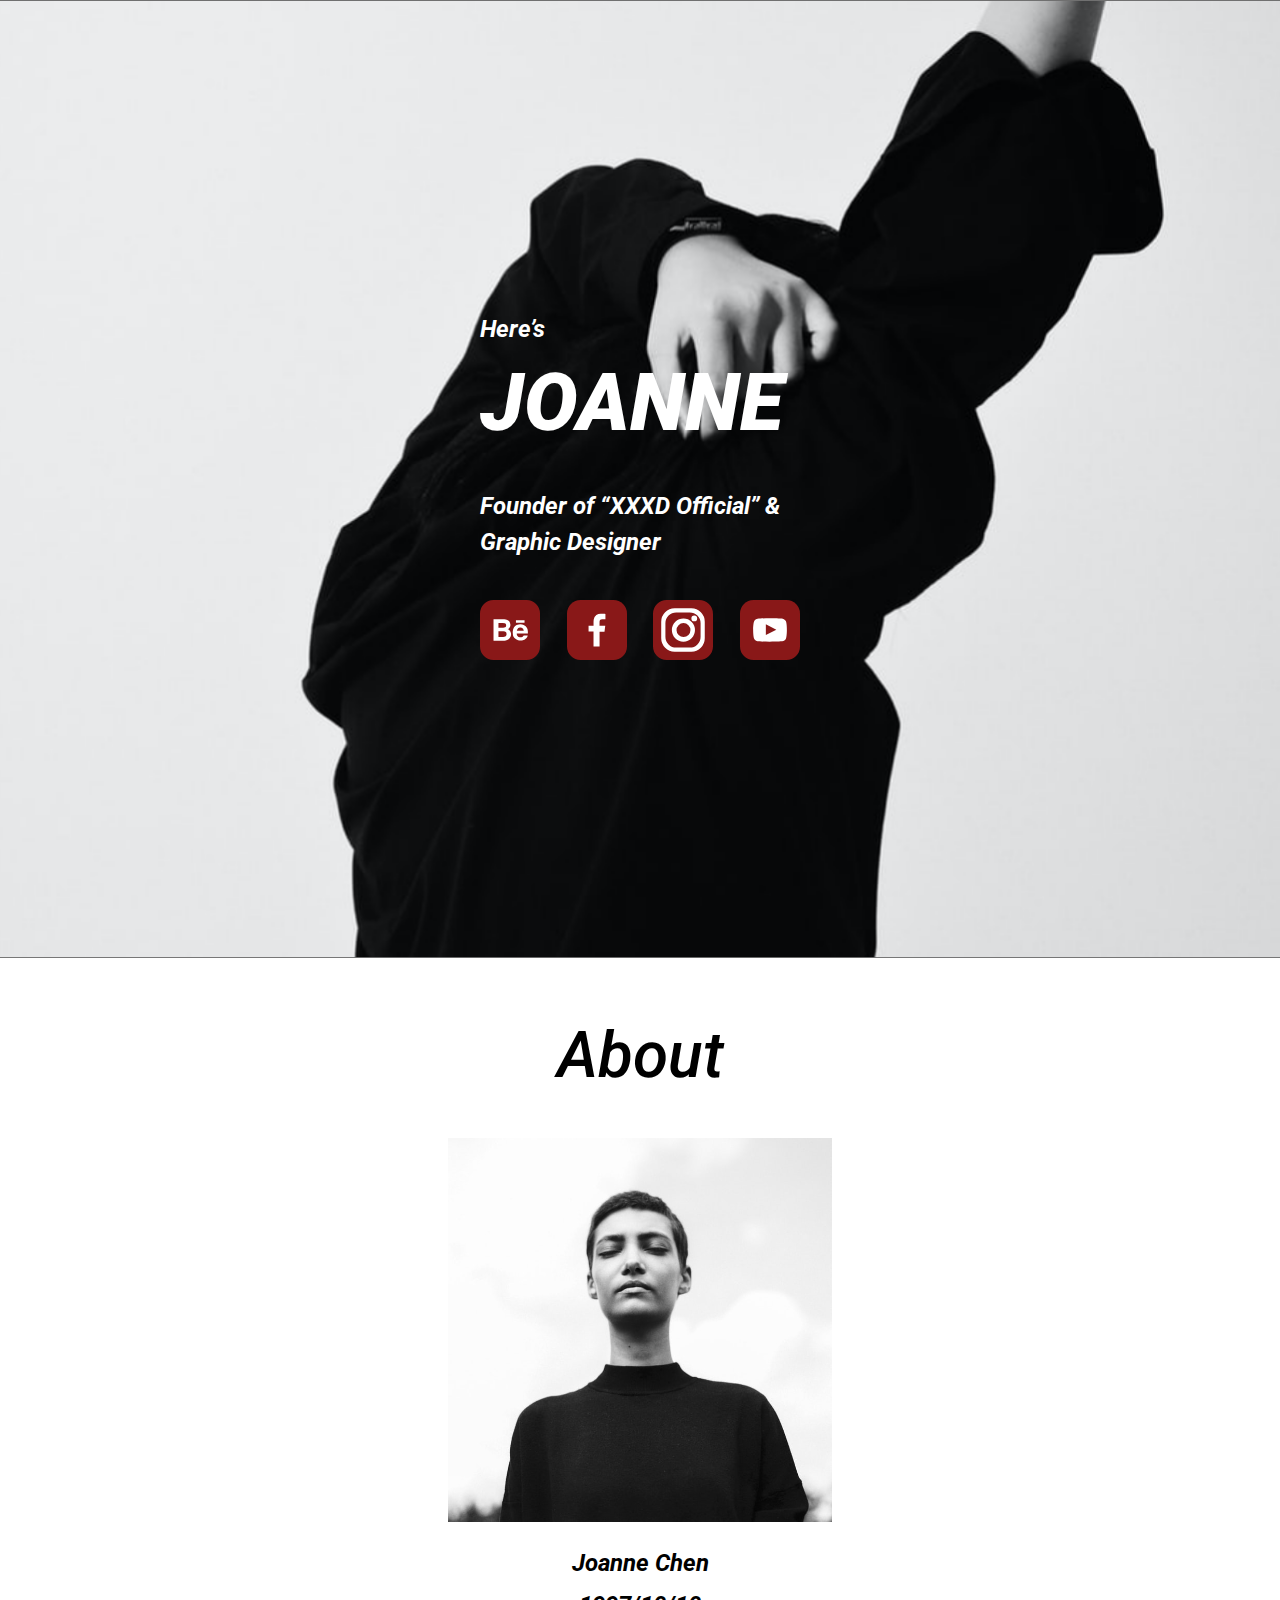
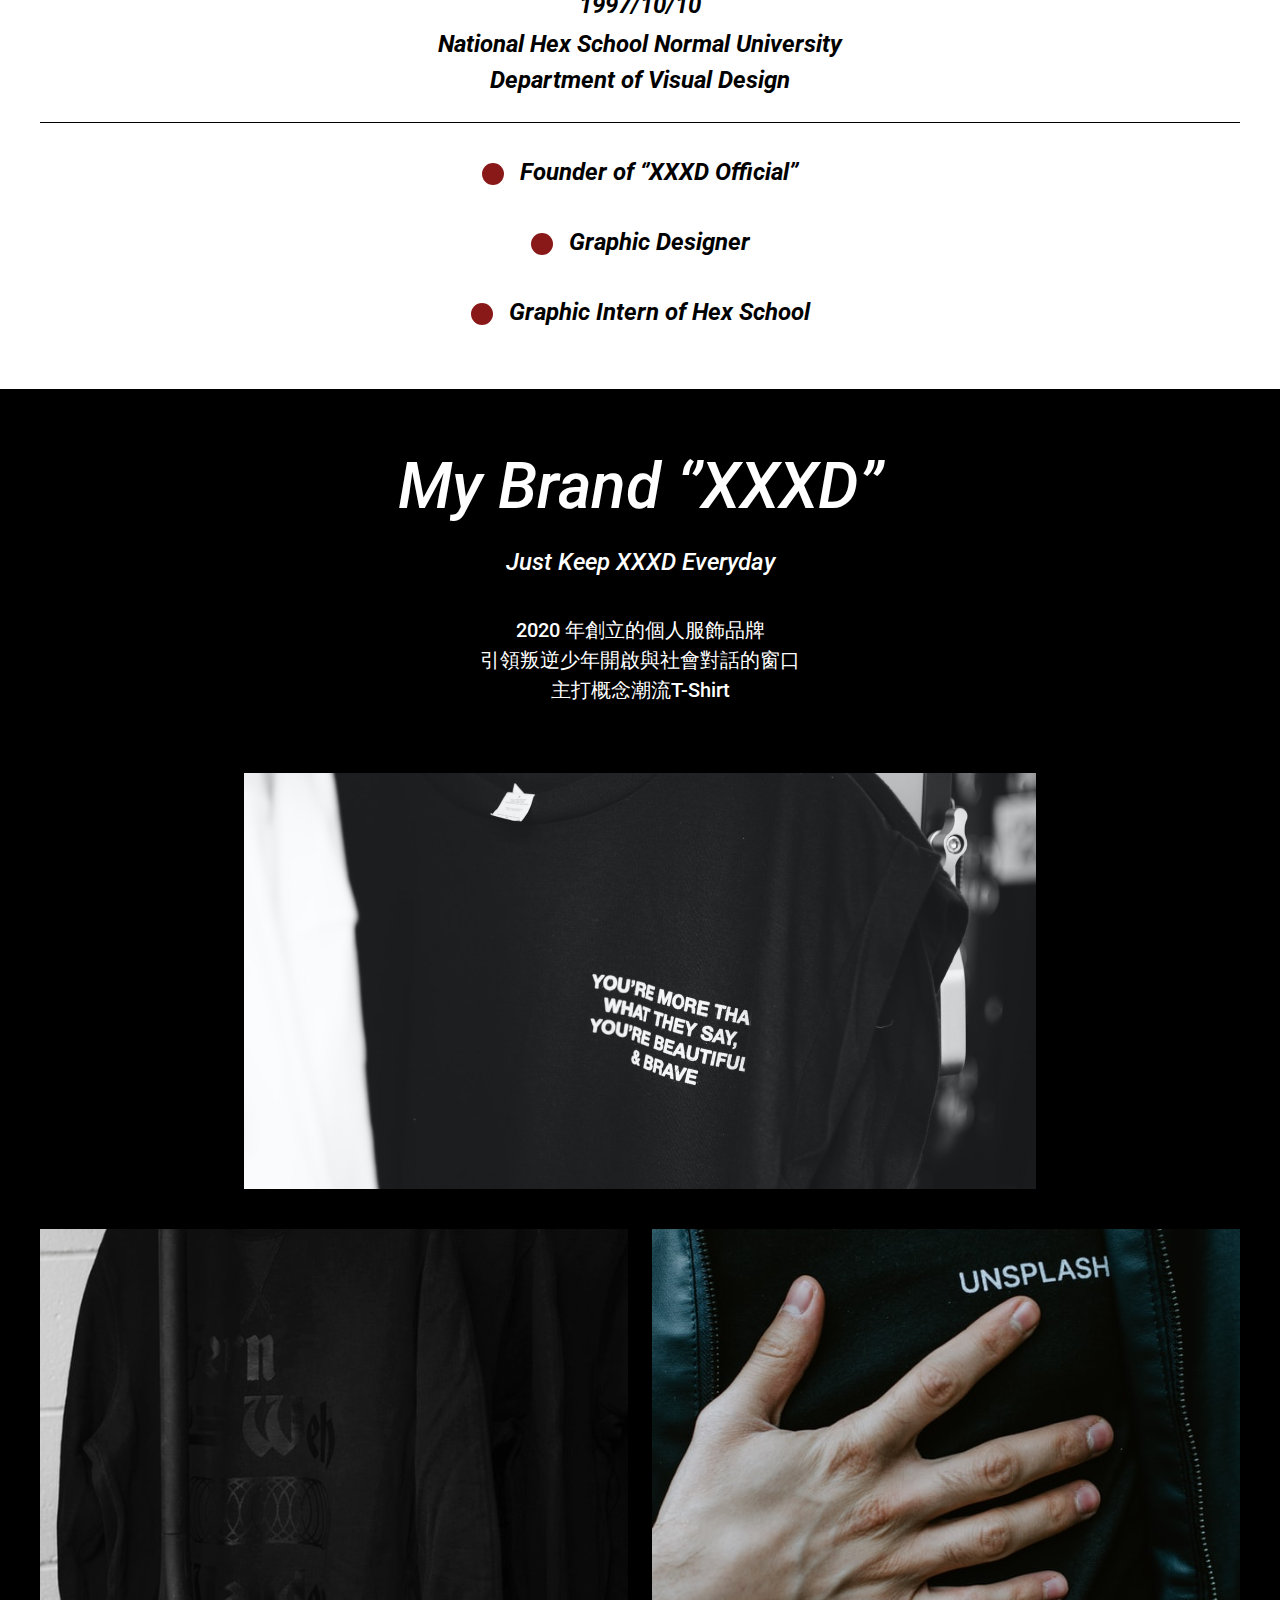
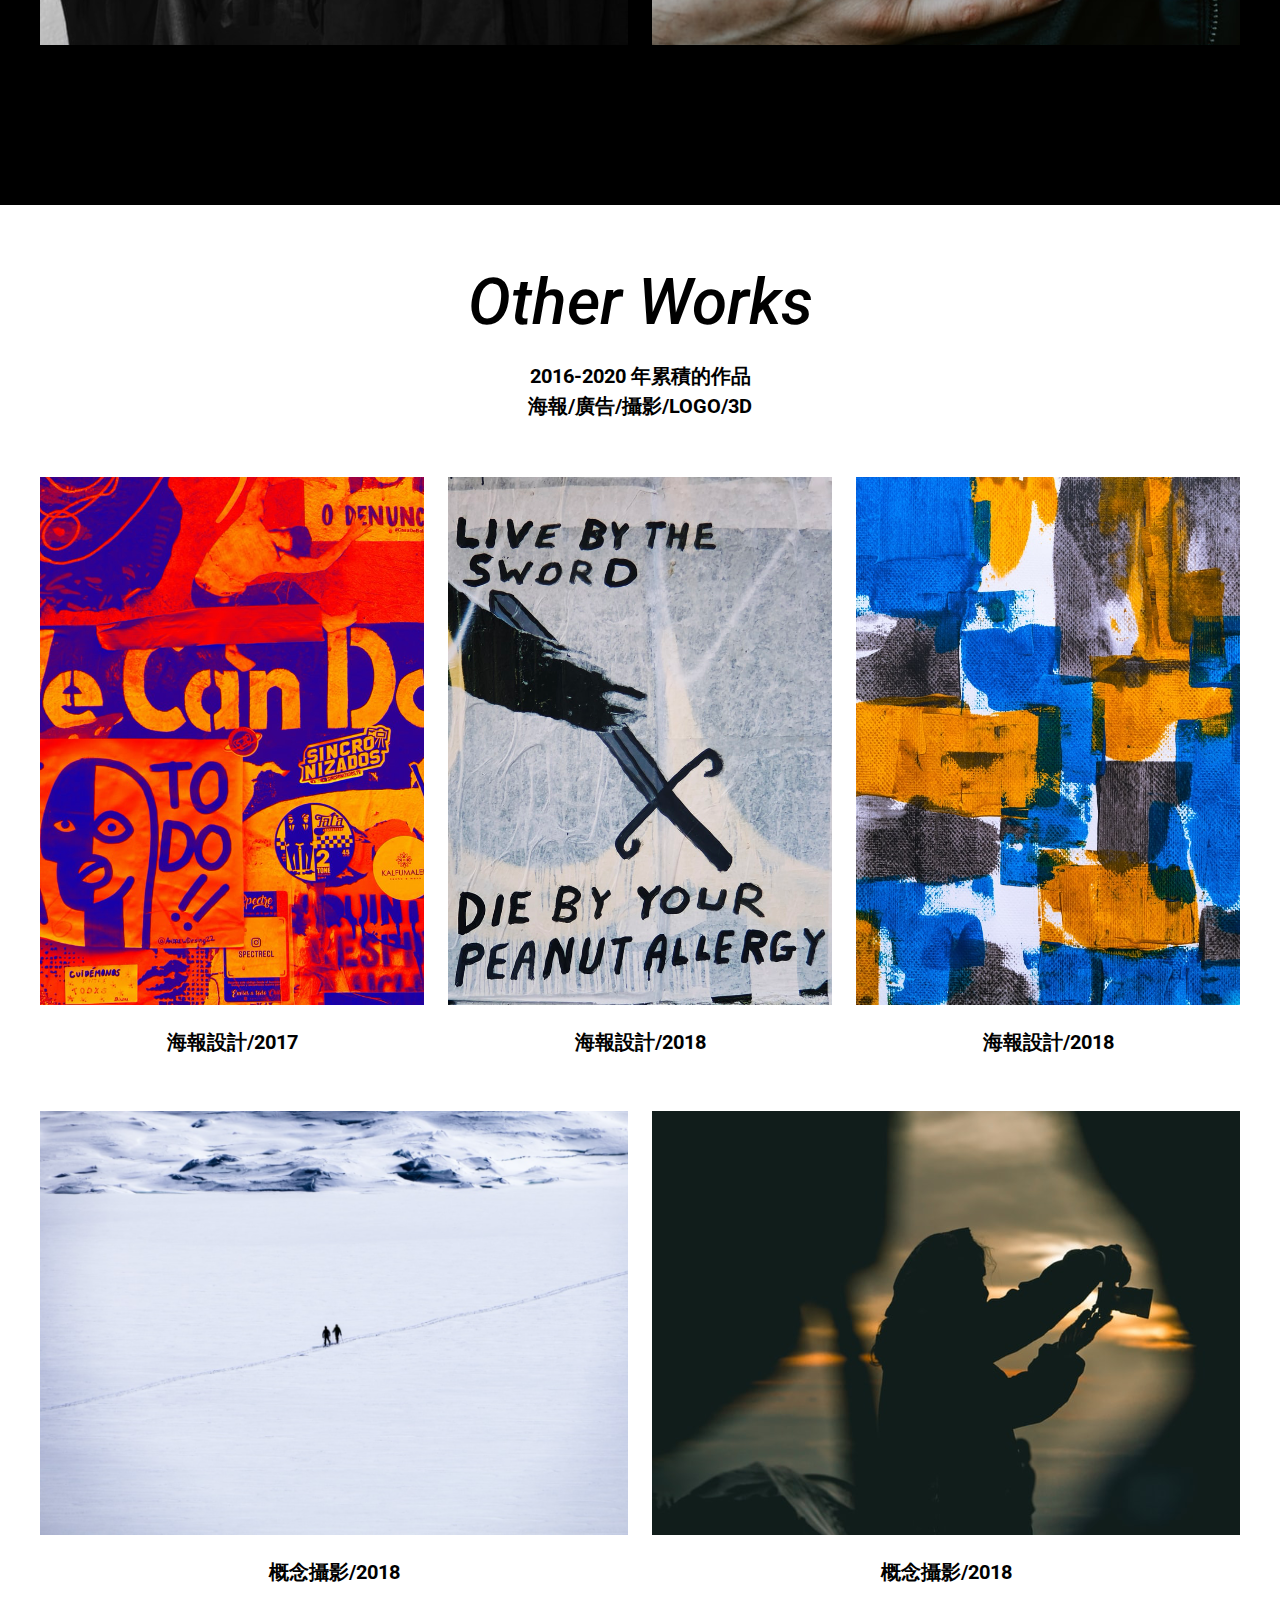
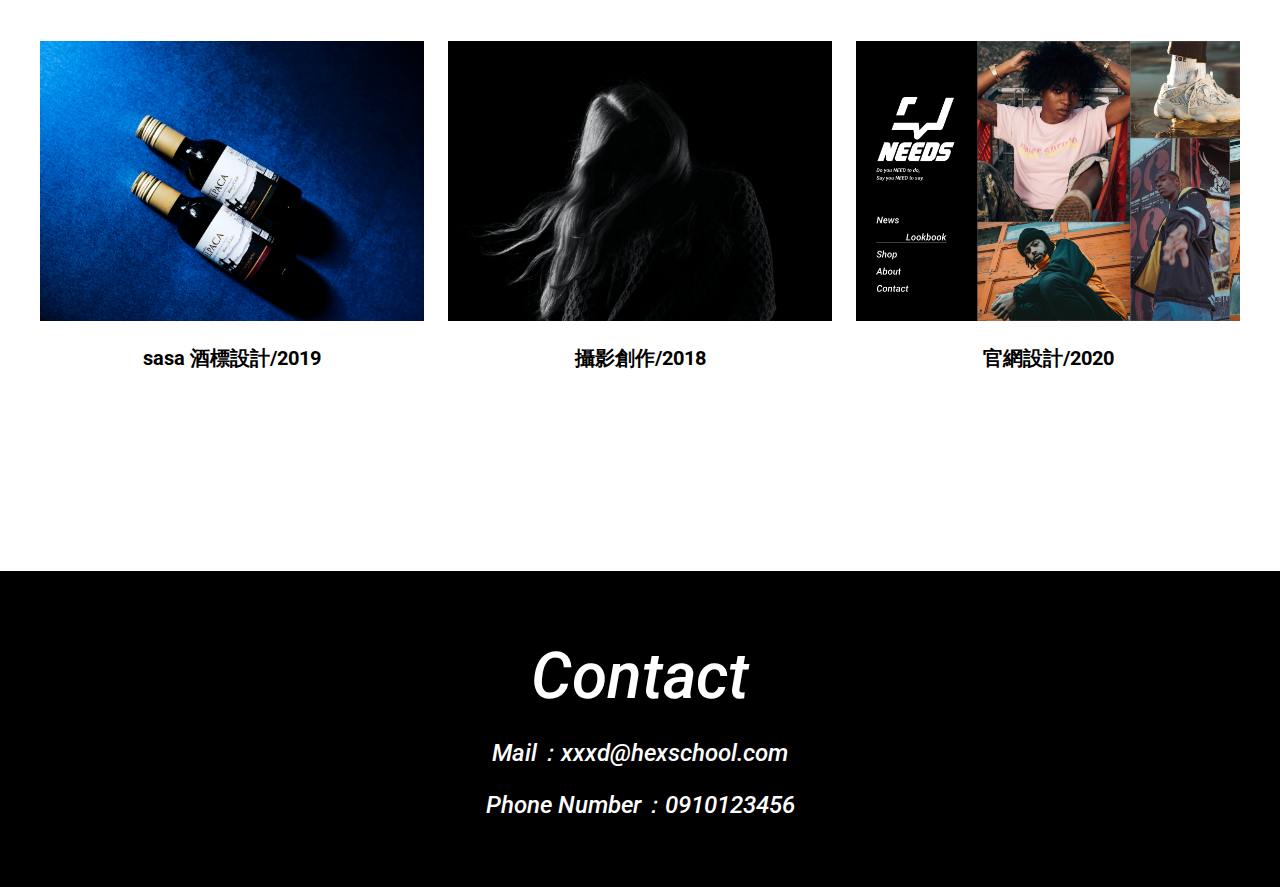
==== index.html @ a3818e0c "Update 2022-07-20T00:20:23.827Z" ====
<!DOCTYPE html>
<html lang="en">
  <head>
    <meta charset="UTF-8" />
    <meta name="viewport" content="width=device-width, initial-scale=1.0" />
    <meta http-equiv="X-UA-Compatible" content="ie=edge" />
    <title>2nd assignment</title>
    <link rel="preconnect" href="https://fonts.googleapis.com">
    <link rel="preconnect" href="https://fonts.gstatic.com" crossorigin>
    <link href="https://fonts.googleapis.com/css2?family=Noto+Sans+TC:wght@400;700&family=Roboto:ital,wght@1,500;1,700;1,900&display=swap" rel="stylesheet">
    <link rel="stylesheet" href="./assets/style/all.css" />
  </head>

  <body>

    
<header class="banner">
  <div class="container">
    <span>Here’s</span>
    <h1>JOANNE</h1>
    <h3 class="pb-40">Founder of “XXXD Official’’ & Graphic Designer</h3>
    <ul class="social">
      <li>
        <a href="#"><img src="./assets/images/behance.svg" alt="behance" /></a>
      </li>
      <li>
        <a href="#"
          ><img src="./assets/images/facebook.svg" alt="facebook"
        /></a>
      </li>
      <li>
        <a href="#"><img src="./assets/images/instagram.svg" alt="IG" /></a>
      </li>
      <li>
        <a href="#"><img src="./assets/images/youtube.svg" alt="youtube" /></a>
      </li>
    </ul>
  </div>
</header>

<main class="about">
  <div class="container text-a-c">
    <h2 class="pb-40">About</h2>
    <img class="pb-20" src="../assets/images/photo.png" alt="photo" />
    <ul div class="about-info">
      <li><p>Joanne Chen</p></li>
      <li><p>1997/10/10</p></li>
      <li class="pb-24">
        <h3>
          National Hex School Normal University <br />Department of Visual
          Design
        </h3>
      </li>
    </ul>

    <ul class="about-work">
      <li class="pb-28"><p>Founder of ‘’XXXD Official’’</p></li>
      <li class="pb-28"><p>Graphic Designer</p></li>
      <li class="pb-56"><p>Graphic Intern of Hex School</p></li>
    </ul>
  </div>
</main>

<section class="myBrand">
  <div class="container text-a-c">
    <h2 class="pb-12">My Brand ‘’XXXD’’</h2>
    <h3>Just Keep XXXD Everyday</h3>
    <h4 class="pb-68">
      2020 年創立的個人服飾品牌<br />引領叛逆少年開啟與社會對話的窗口<br />主打概念潮流T-Shirt
    </h4>

    <ul class="myBrand-imgs d-flex flex-wrap jcc">
      <li class="pb-40">
        <img src="../assets/images/brand_img1.png" alt="photo1" />
      </li>
      <li class="pr-24">
        <img src="../assets/images/brand_img2.png" alt="photo2" />
      </li>
      <li class="pb-160">
        <img src="../assets/images/brand_img3.png" alt="photo3" />
      </li>
    </ul>
  </div>
</section>

<section class="otherWork container text-a-c">
  <h2 class="pb-16">Other Works</h2>
  <p class="pb-56">2016-2020 年累積的作品<br />海報/廣告/攝影/LOGO/3D</p>

  <ul class="poster d-flex pb-48">
    <li class="pr-24">
      <img class="pb-16" src="../assets/images/work_img1.png" alt="img1" />
      <h4>海報設計/2017</h4>
    </li>
    <li class="pr-24">
      <img class="pb-16" src="../assets/images/work_img2.png" alt="img2" />
      <h4>海報設計/2018</h4>
    </li>
    <li>
      <img class="pb-16" src="../assets/images/work_img3.png" alt="img3" />
      <h4>海報設計/2018</h4>
    </li>
  </ul>

  <ul class="photograph d-flex pb-48">
    <li class="pr-24">
      <img class="pb-16" src="../assets/images/work_img4.png" alt="photo4" />
      <h4>概念攝影/2018</h4>
    </li>
    <li>
      <img class="pb-16" src="../assets/images/work_img5.png" alt="photo5" />
      <h4>概念攝影/2018</h4>
    </li>
  </ul>

  <ul class="design d-flex pb-48">
    <li class="pr-24">
      <img class="pb-16" src="../assets/images/work_img6.png" alt="design6" />
      <h4>sasa 酒標設計/2019</h4>
    </li>
    <li class="pr-24">
      <img class="pb-16" src="../assets/images/work_img7.png" alt="design7" />
      <h4>攝影創作/2018</h4>
    </li>
    <li>
      <img class="pb-16" src="../assets/images/work_img8.png" alt="design8" />
      <h4>官網設計/2020</h4>
    </li>
  </ul>
</section>



    <footer class="footer">
      <div class="container">
     
          <h2>Contact</h2>
          <ul>
          <li class="pb-16">Mail：<a href="xxxd@hexschool.com">xxxd@hexschool.com</a></li>
          <li class="pb-64">Phone Number：<a href="tel:+910123456">0910123456</a></li>
          </ul>
   
      </div>
    </div>
  </footer>
    <script src="./assets/js/vendors.js"></script>
    <script src="./assets/js/all.js"></script>
  </body>
</html>
---- assets/style/all.css ----
/* http://meyerweb.com/eric/tools/css/reset/ 
   v2.0 | 20110126
   License: none (public domain)
*/
html, body, div, span, applet, object, iframe,
h1, h2, h3, h4, h5, h6, p, blockquote, pre,
a, abbr, acronym, address, big, cite, code,
del, dfn, em, img, ins, kbd, q, s, samp,
small, strike, strong, sub, sup, tt, var,
b, u, i, center,
dl, dt, dd, ol, ul, li,
fieldset, form, label, legend,
table, caption, tbody, tfoot, thead, tr, th, td,
article, aside, canvas, details, embed,
figure, figcaption, footer, header, hgroup,
menu, nav, output, ruby, section, summary,
time, mark, audio, video {
  margin: 0;
  padding: 0;
  border: 0;
  font-size: 100%;
  font: inherit;
  vertical-align: baseline; }

/* HTML5 display-role reset for older browsers */
article, aside, details, figcaption, figure,
footer, header, hgroup, menu, nav, section {
  display: block; }

body {
  line-height: 1.5;
  font-family: "PingFangSC-Regular", "-apple-system", "BlinkMacSystemFont", "Segoe UI", "Microsoft JhengHei", "Roboto", "Helvetica Neue", "sans-serif"; }

ol, ul {
  list-style: none; }

blockquote, q {
  quotes: none; }

blockquote:before, blockquote:after,
q:before, q:after {
  content: '';
  content: none; }

table {
  border-collapse: collapse;
  border-spacing: 0; }

*, *::before, *::after {
  margin: 0;
  padding: 0;
  -webkit-box-sizing: border-box;
          box-sizing: border-box;
  font-family: 'Roboto', "PingFangSC-Regular", "-apple-system", "BlinkMacSystemFont", "Segoe UI", "Microsoft JhengHei","Helvetica Neue",'Noto Sans TC', sans-serif; }

img {
  vertical-align: middle; }

h2 {
  font-size: 64px;
  line-height: 84px;
  font-weight: 500;
  font-style: italic;
  padding-top: 56px; }

.d-flex {
  display: -webkit-box;
  display: -ms-flexbox;
  display: flex; }

.flex-wrap {
  -ms-flex-wrap: wrap;
      flex-wrap: wrap; }

.jcc {
  -webkit-box-pack: center;
      -ms-flex-pack: center;
          justify-content: center; }

.text-a-c {
  text-align: center; }

.a-items-c {
  -webkit-box-align: center;
      -ms-flex-align: center;
          align-items: center; }

.container {
  max-width: 1200px;
  margin: 0 auto; }

.pr-24 {
  padding-right: 24px; }

.pb-160 {
  padding-bottom: 160px; }

.pb-68 {
  padding-bottom: 68px; }

.pb-64 {
  padding-bottom: 64px; }

.pt-56 {
  padding-top: 56px; }

.pb-56 {
  padding-bottom: 56px; }

.pb-48 {
  padding-bottom: 48px; }

.pb-40 {
  padding-bottom: 40px; }

.pb-28 {
  padding-bottom: 28px; }

.pb-24 {
  padding-bottom: 24px; }

.pb-20 {
  padding-bottom: 20px; }

.pb-16 {
  padding-bottom: 16px; }

.pb-12 {
  padding-bottom: 12px; }

h3 {
  font-size: 24px;
  line-height: 36px;
  font-weight: 700;
  font-style: italic; }

p {
  font-size: 24px;
  line-height: 42px;
  font-weight: 700;
  font-style: italic; }

h4 {
  font-size: 20px;
  line-height: 42px;
  font-weight: 700; }

span {
  font-size: 24px;
  line-height: 42px;
  font-weight: 700;
  font-style: italic; }

.banner {
  background-image: url("../images/banner.png");
  height: 958px;
  background-size: cover;
  background-repeat: no-repeat;
  background-position: center center;
  background-color: #707070; }
  .banner .container {
    width: 320px;
    padding-top: 308px;
    color: white; }
    .banner .container h1 {
      font-size: 80px;
      line-height: 106px;
      font-style: italic;
      margin-bottom: 32px;
      font-weight: 900; }
      .banner .container h1 span {
        font-size: 24px;
        line-height: 42px;
        font-weight: 700; }
    .banner .container .social {
      display: -webkit-box;
      display: -ms-flexbox;
      display: flex;
      -webkit-box-pack: justify;
          -ms-flex-pack: justify;
              justify-content: space-between;
      margin-bottom: 308px; }
      .banner .container .social a :hover {
        -webkit-transform: scale(1.5);
            -ms-transform: scale(1.5);
                transform: scale(1.5); }

.about .about-info {
  border-bottom: 1px solid #000; }

.about .about-work {
  padding-top: 28px; }
  .about .about-work p::before {
    content: "";
    width: 22px;
    height: 22px;
    border-radius: 50%;
    background-color: #891818;
    display: inline-block;
    vertical-align: middle;
    margin-right: 16px; }

.myBrand {
  background-color: #000000; }
  .myBrand .container {
    color: white; }
    .myBrand .container h3 {
      line-height: 42px;
      font-weight: 500;
      padding-bottom: 32px; }
    .myBrand .container h4 {
      font-weight: 500;
      line-height: 30px; }
    .myBrand .container .myBrand-imgs {
      -webkit-box-orient: horizontal;
      -webkit-box-direction: normal;
          -ms-flex-direction: row;
              flex-direction: row; }

.otherWork {
  padding-bottom: 144px; }
  .otherWork p {
    font-size: 20px;
    font-weight: 700;
    line-height: 30px;
    font-style: normal; }

.footer {
  background-color: #000000; }
  .footer .container {
    text-align: center;
    font-weight: medium; }
    .footer .container h2 {
      color: #ffff;
      padding-top: 64px;
      padding-bottom: 16px; }
    .footer .container li {
      font-size: 24px;
      font-weight: 500;
      line-height: 36px;
      color: white;
      font-style: italic; }
      .footer .container li a {
        text-decoration: none;
        color: white; }
        .footer .container li a:hover {
          color: red; }

/*# sourceMappingURL=all.css.map */
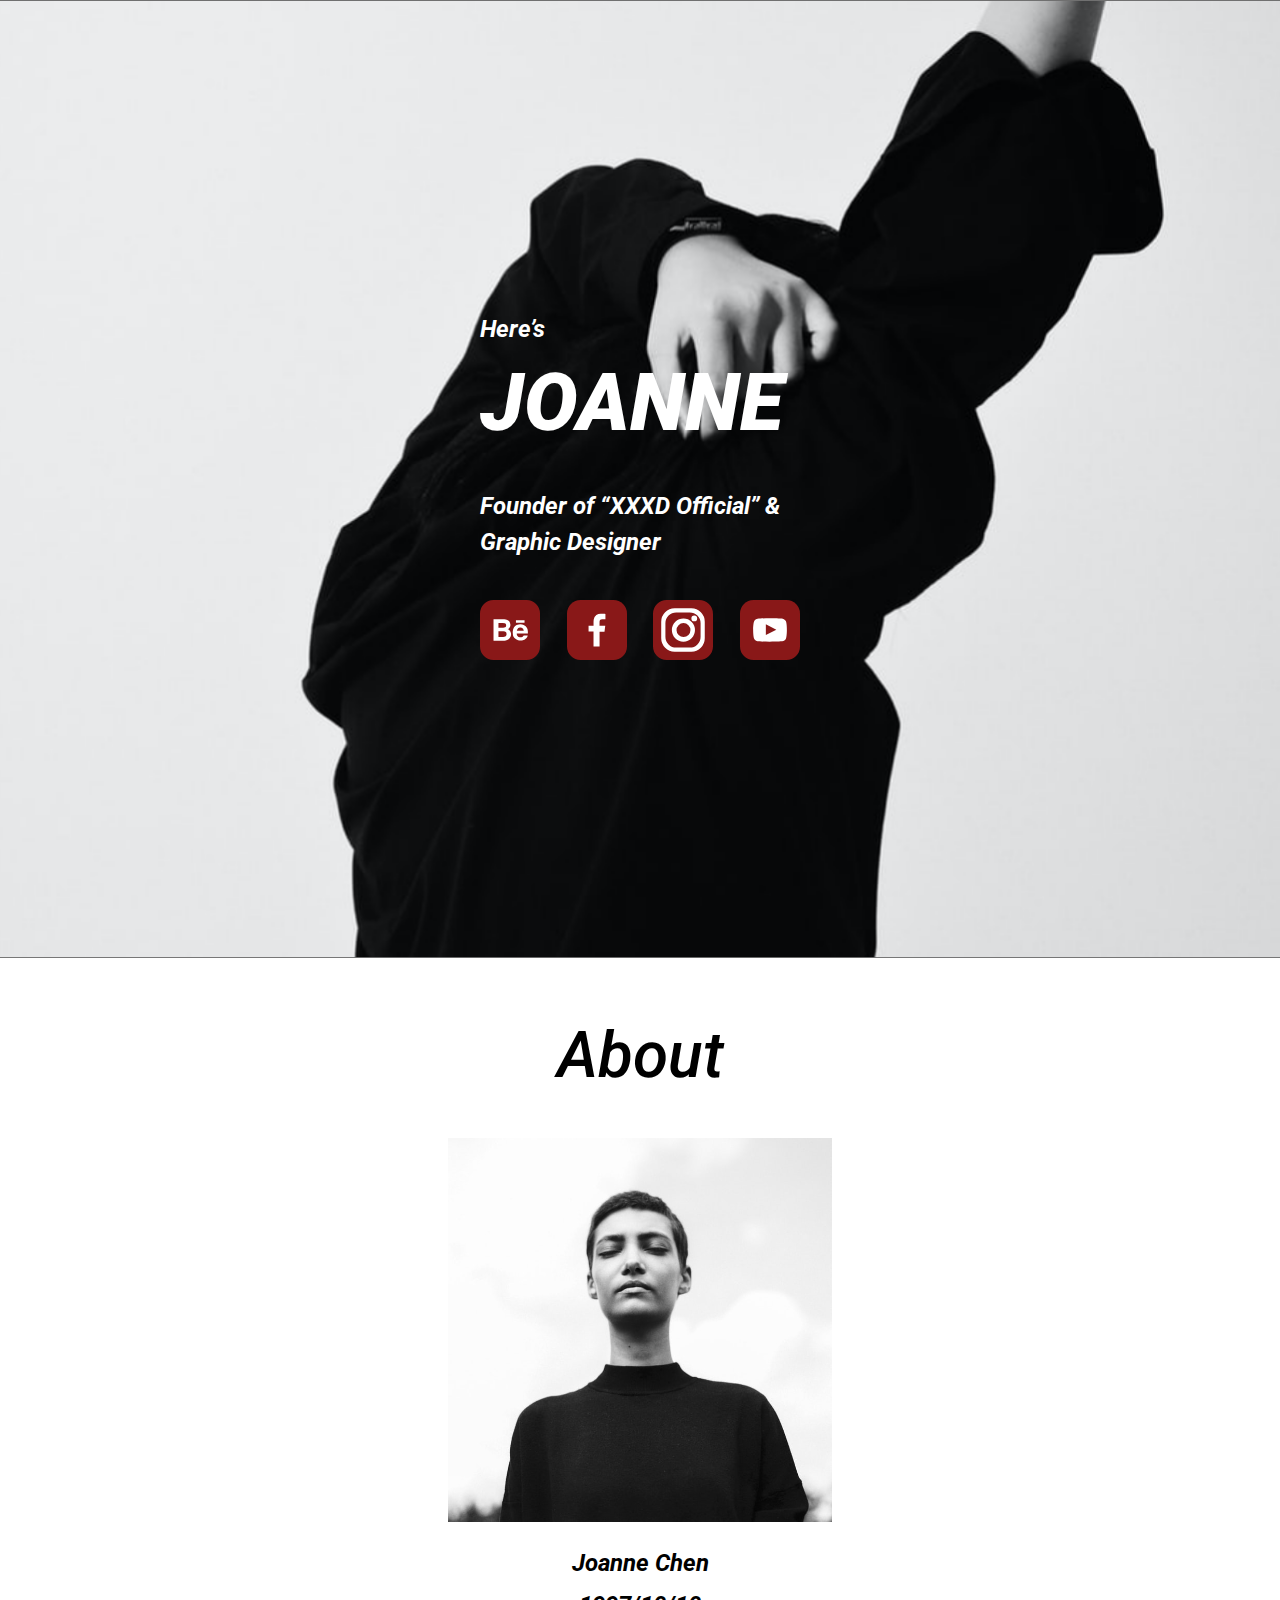
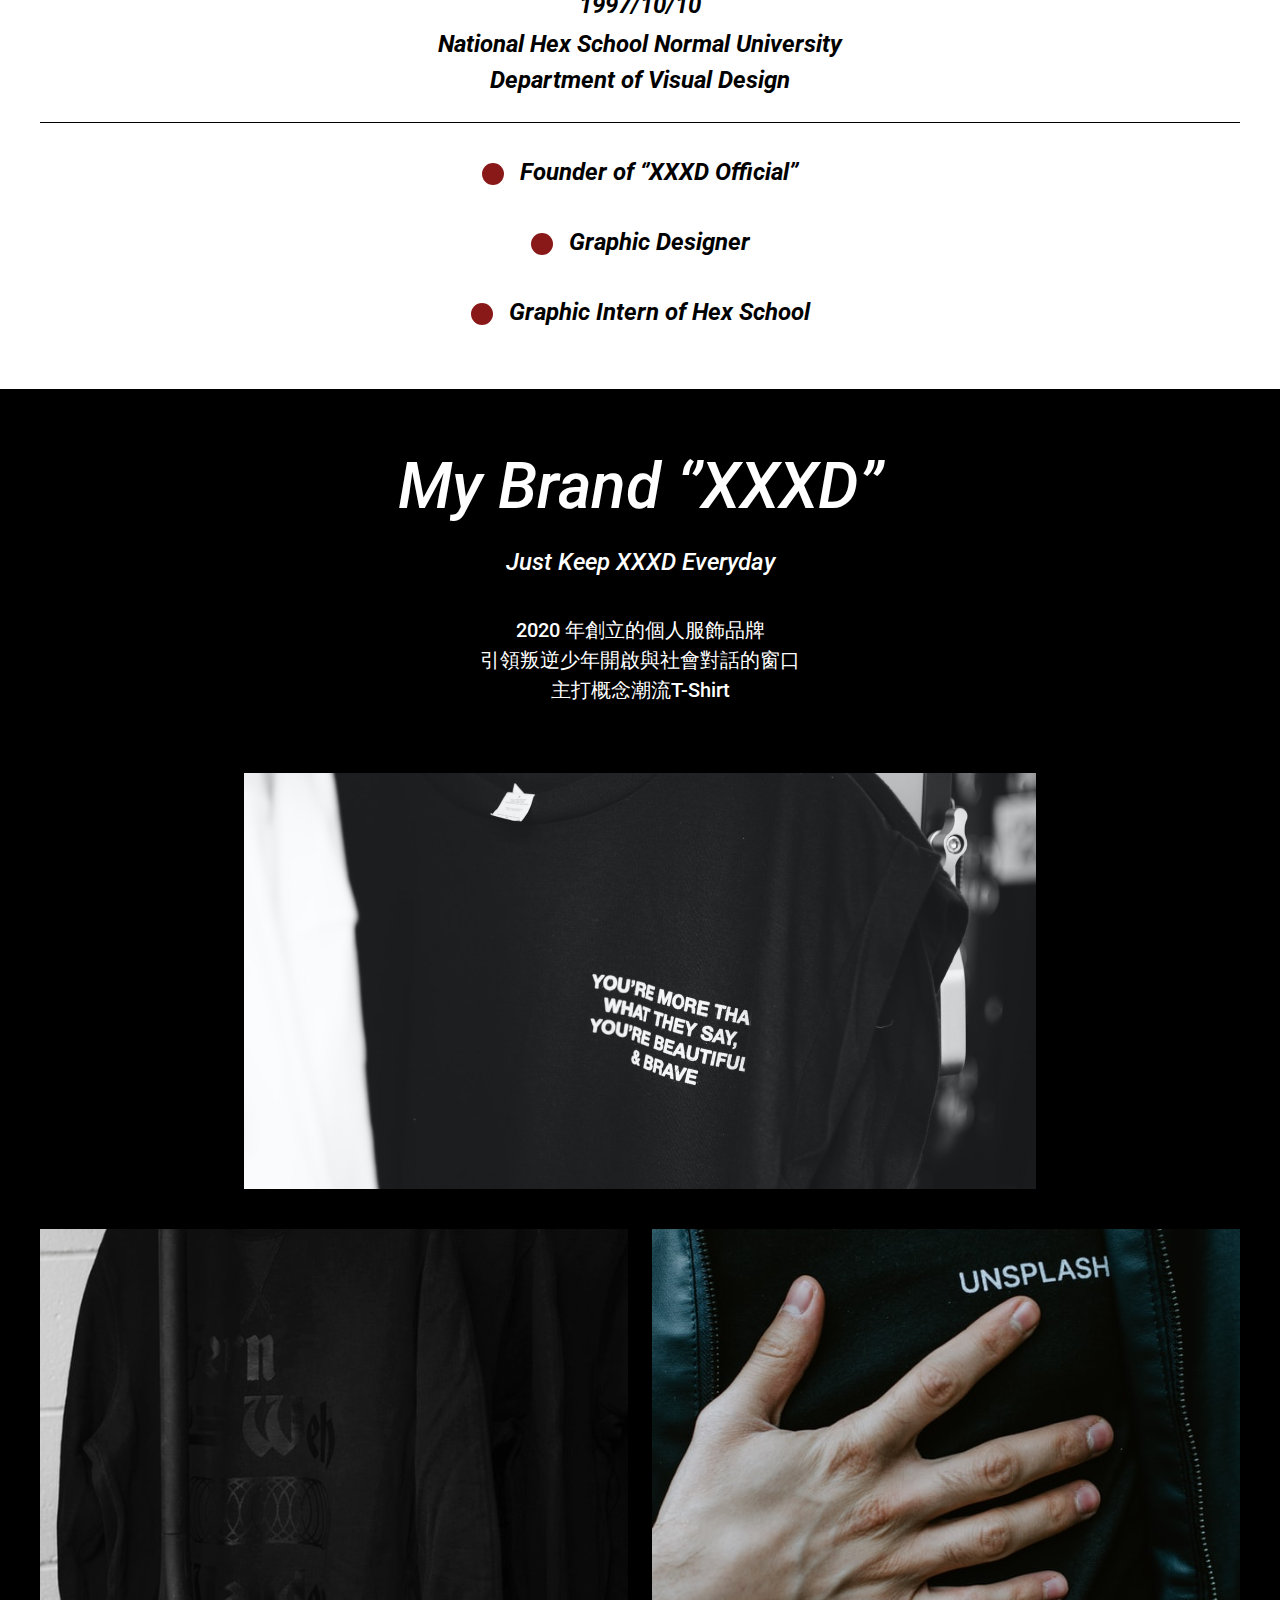
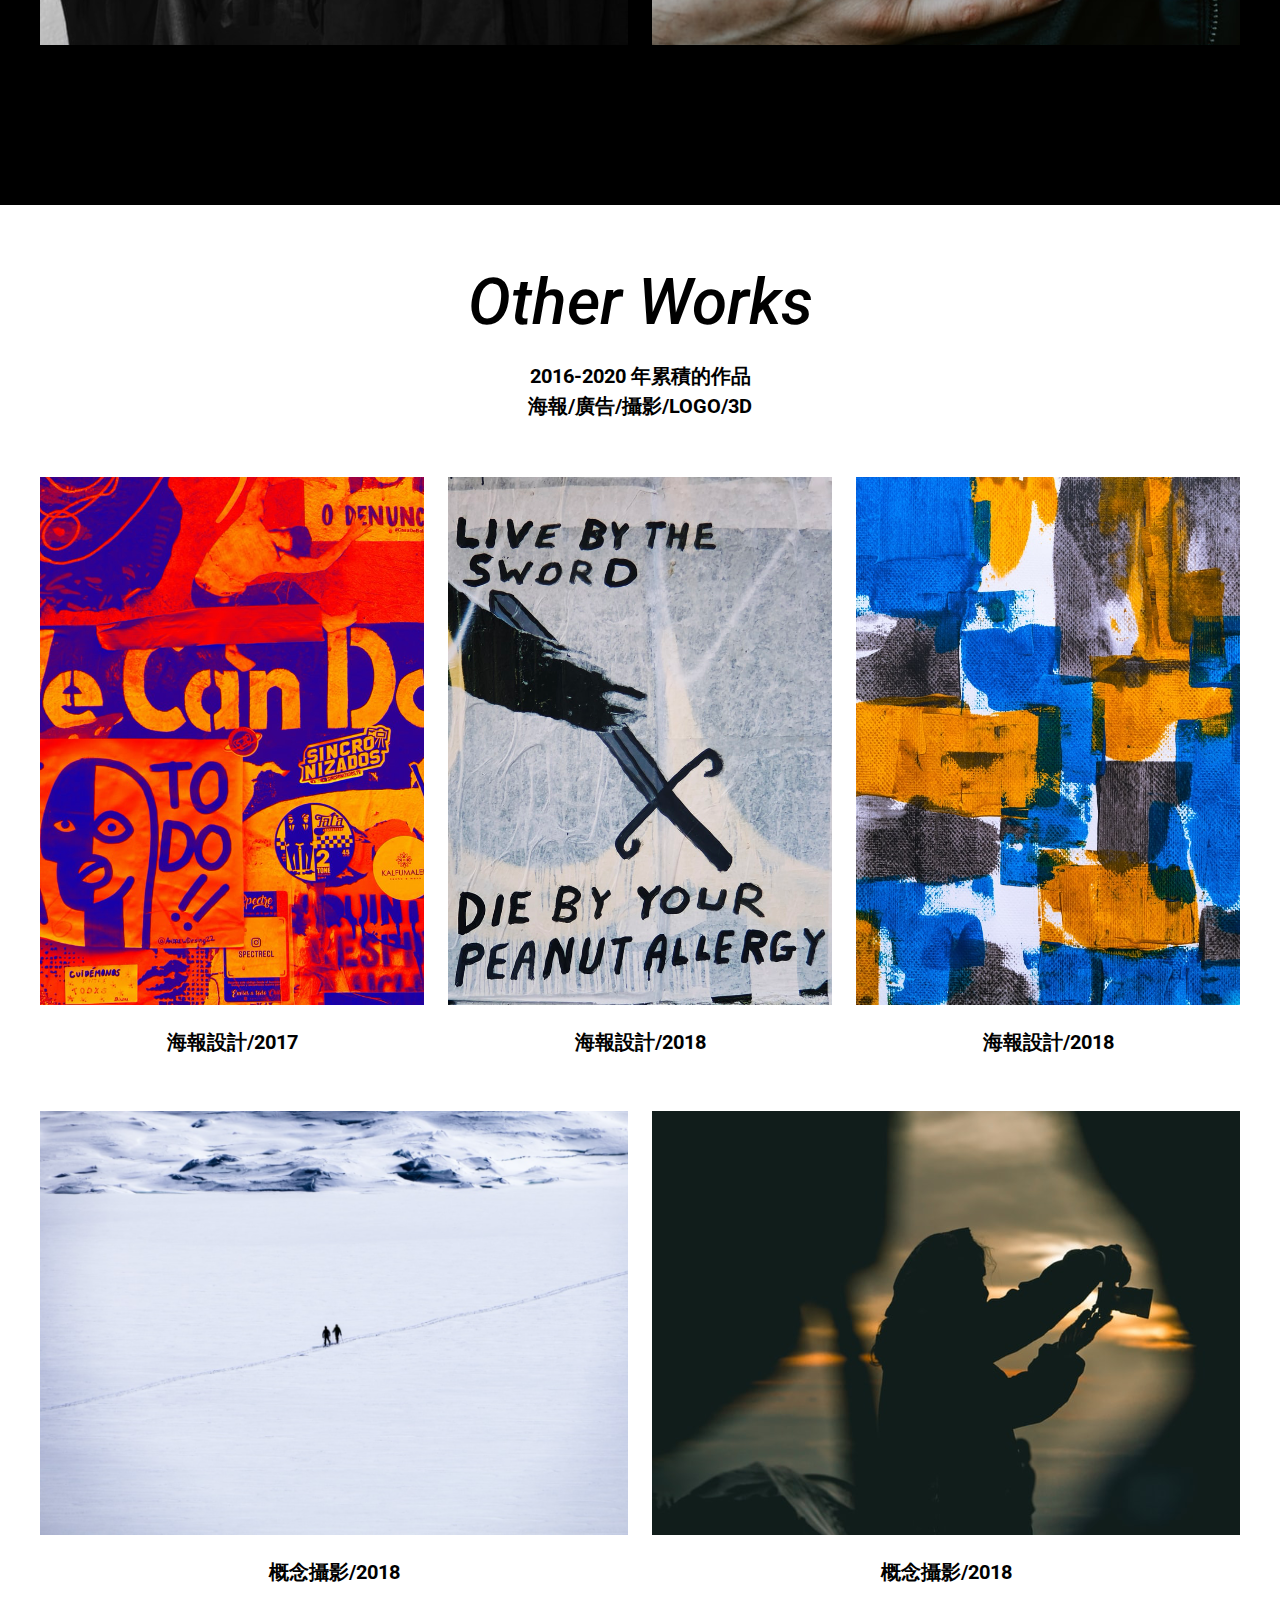
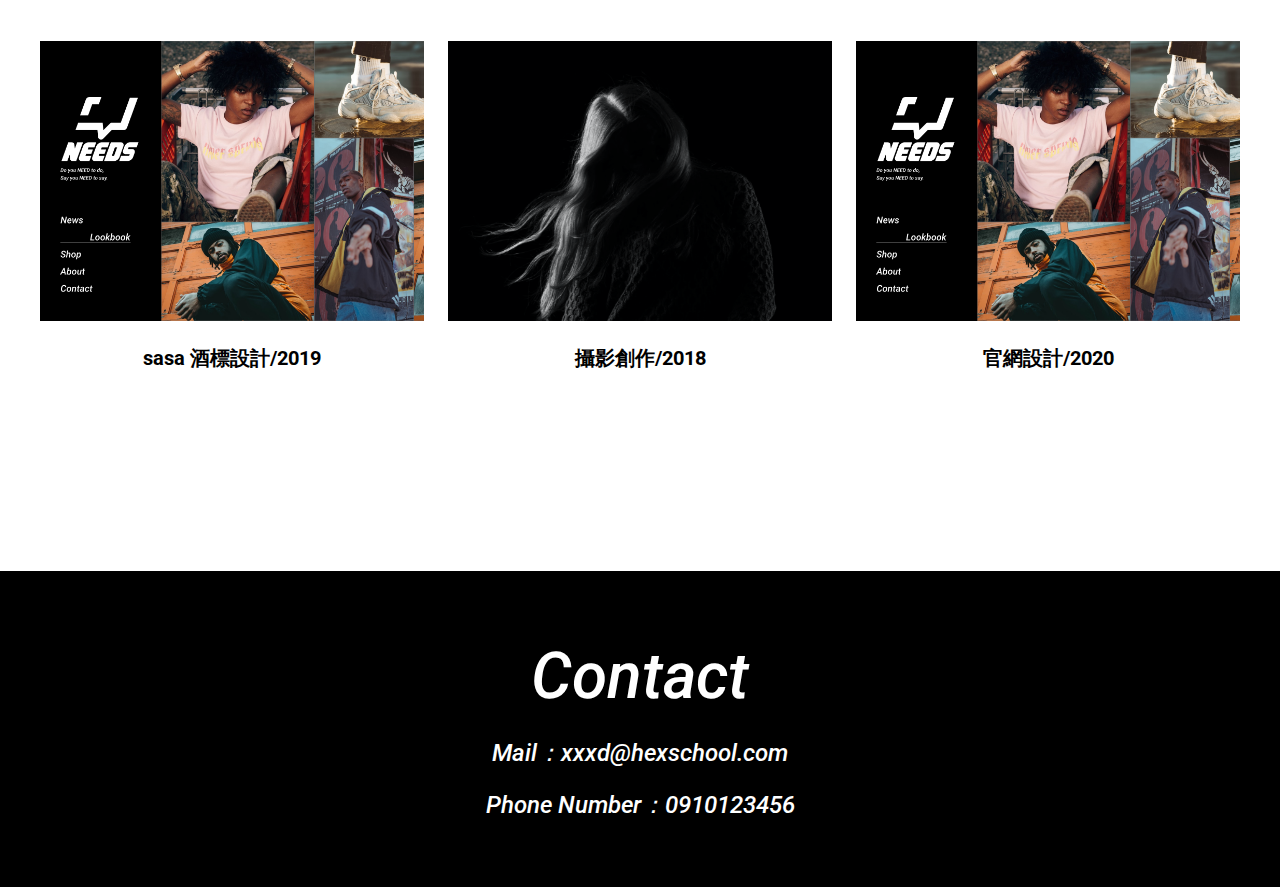
==== commit e4f772c1: "Update 2022-07-20T00:31:18.233Z" ====
--- a/index.html
+++ b/index.html
@@ -41,7 +41,7 @@
 <main class="about">
   <div class="container text-a-c">
     <h2 class="pb-40">About</h2>
-    <img class="pb-20" src="../assets/images/photo.png" alt="photo" />
+    <img class="pb-20" src="assets/images/photo.png" alt="photo" />
     <ul div class="about-info">
       <li><p>Joanne Chen</p></li>
       <li><p>1997/10/10</p></li>
@@ -71,13 +71,13 @@
 
     <ul class="myBrand-imgs d-flex flex-wrap jcc">
       <li class="pb-40">
-        <img src="../assets/images/brand_img1.png" alt="photo1" />
+        <img src="./assets/images/brand_img1.png" alt="photo1" />
       </li>
       <li class="pr-24">
-        <img src="../assets/images/brand_img2.png" alt="photo2" />
+        <img src="./assets/images/brand_img2.png" alt="photo2" />
       </li>
       <li class="pb-160">
-        <img src="../assets/images/brand_img3.png" alt="photo3" />
+        <img src="./assets/images/brand_img3.png" alt="photo3" />
       </li>
     </ul>
   </div>
@@ -89,7 +89,7 @@
 
   <ul class="poster d-flex pb-48">
     <li class="pr-24">
-      <img class="pb-16" src="../assets/images/work_img1.png" alt="img1" />
+      <img class="pb-16" src="assets/images/work_img1.png" alt="img1" />
       <h4>海報設計/2017</h4>
     </li>
     <li class="pr-24">
@@ -97,33 +97,33 @@
       <h4>海報設計/2018</h4>
     </li>
     <li>
-      <img class="pb-16" src="../assets/images/work_img3.png" alt="img3" />
+      <img class="pb-16" src="assets/images/work_img3.png" alt="img3" />
       <h4>海報設計/2018</h4>
     </li>
   </ul>
 
   <ul class="photograph d-flex pb-48">
     <li class="pr-24">
-      <img class="pb-16" src="../assets/images/work_img4.png" alt="photo4" />
+      <img class="pb-16" src="assets/images/work_img4.png" alt="photo4" />
       <h4>概念攝影/2018</h4>
     </li>
     <li>
-      <img class="pb-16" src="../assets/images/work_img5.png" alt="photo5" />
+      <img class="pb-16" src="assets/images/work_img5.png" alt="photo5" />
       <h4>概念攝影/2018</h4>
     </li>
   </ul>
 
   <ul class="design d-flex pb-48">
     <li class="pr-24">
-      <img class="pb-16" src="../assets/images/work_img6.png" alt="design6" />
+      <img class="pb-16" src="assets/images/work_img8.png" alt="design6" />
       <h4>sasa 酒標設計/2019</h4>
     </li>
     <li class="pr-24">
-      <img class="pb-16" src="../assets/images/work_img7.png" alt="design7" />
+      <img class="pb-16" src="assets/images/work_img7.png" alt="design7" />
       <h4>攝影創作/2018</h4>
     </li>
     <li>
-      <img class="pb-16" src="../assets/images/work_img8.png" alt="design8" />
+      <img class="pb-16" src="assets/images/work_img8.png" alt="design8" />
       <h4>官網設計/2020</h4>
     </li>
   </ul>
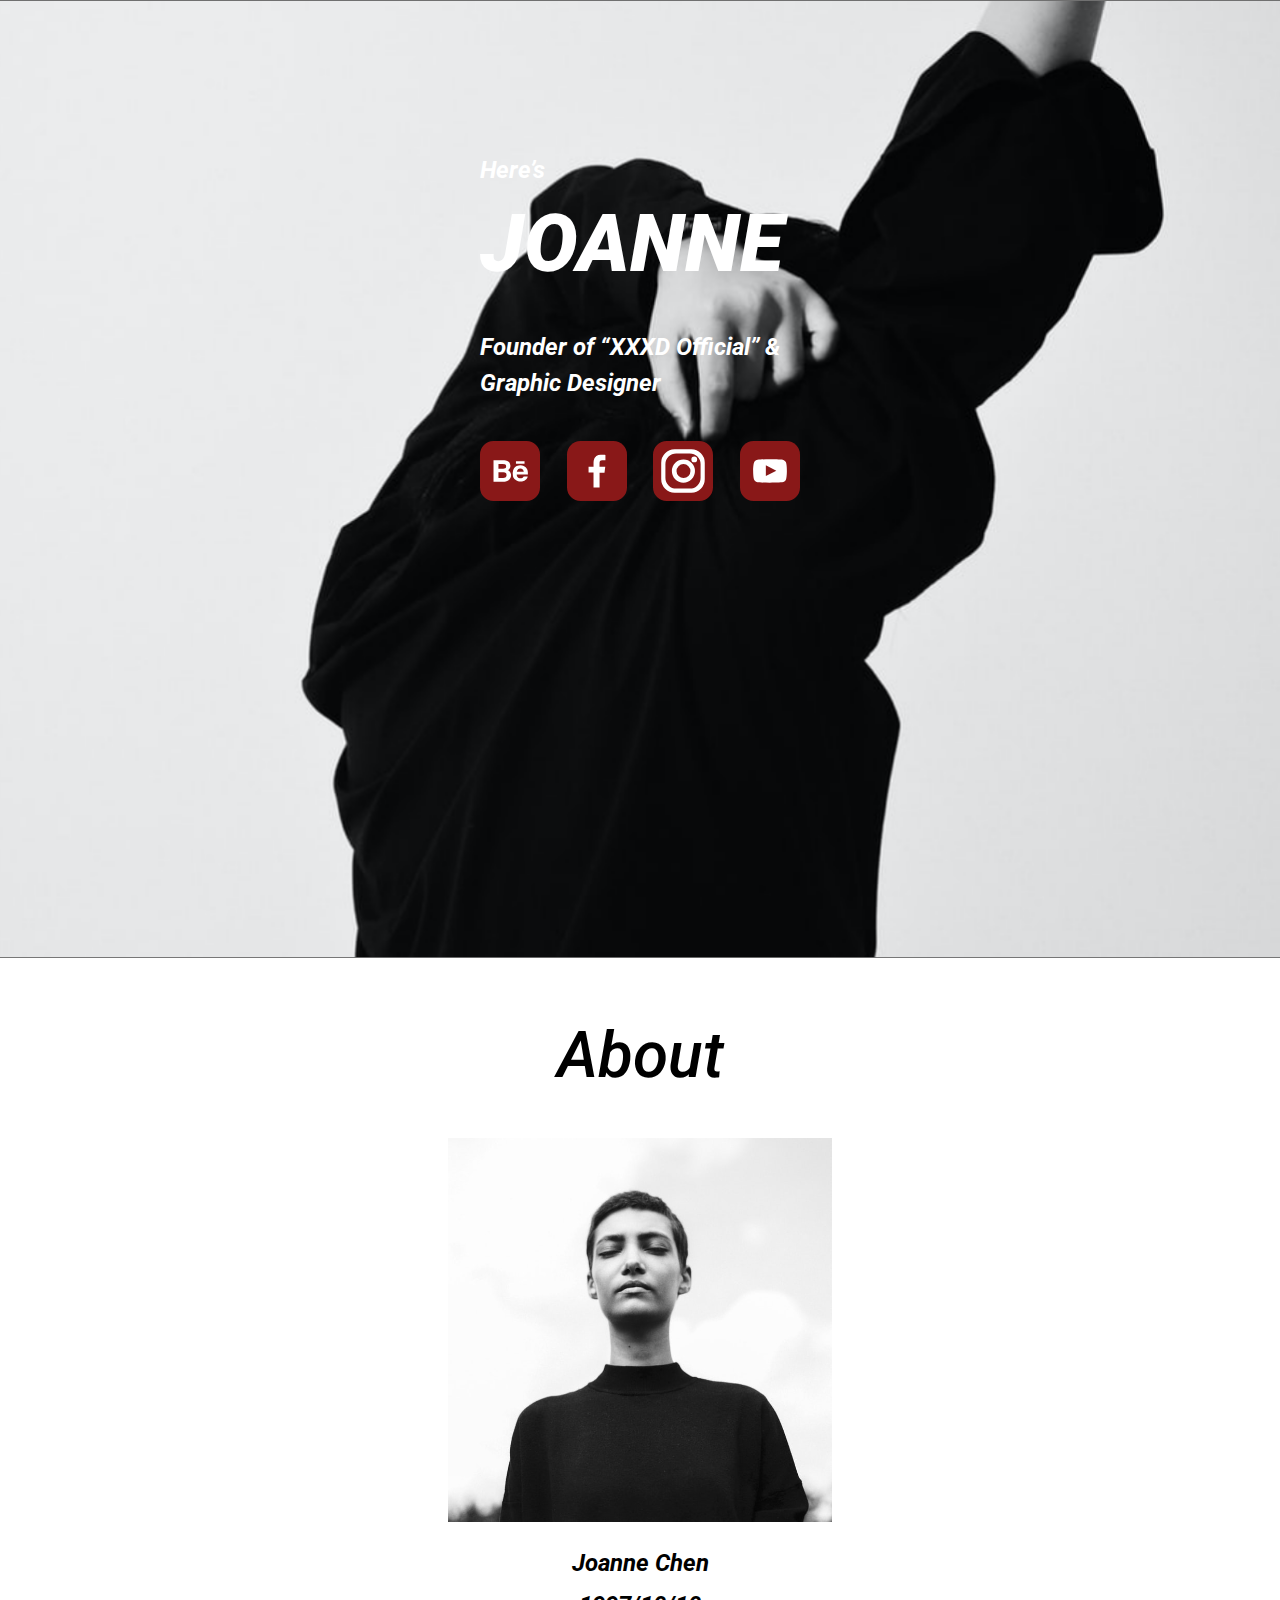
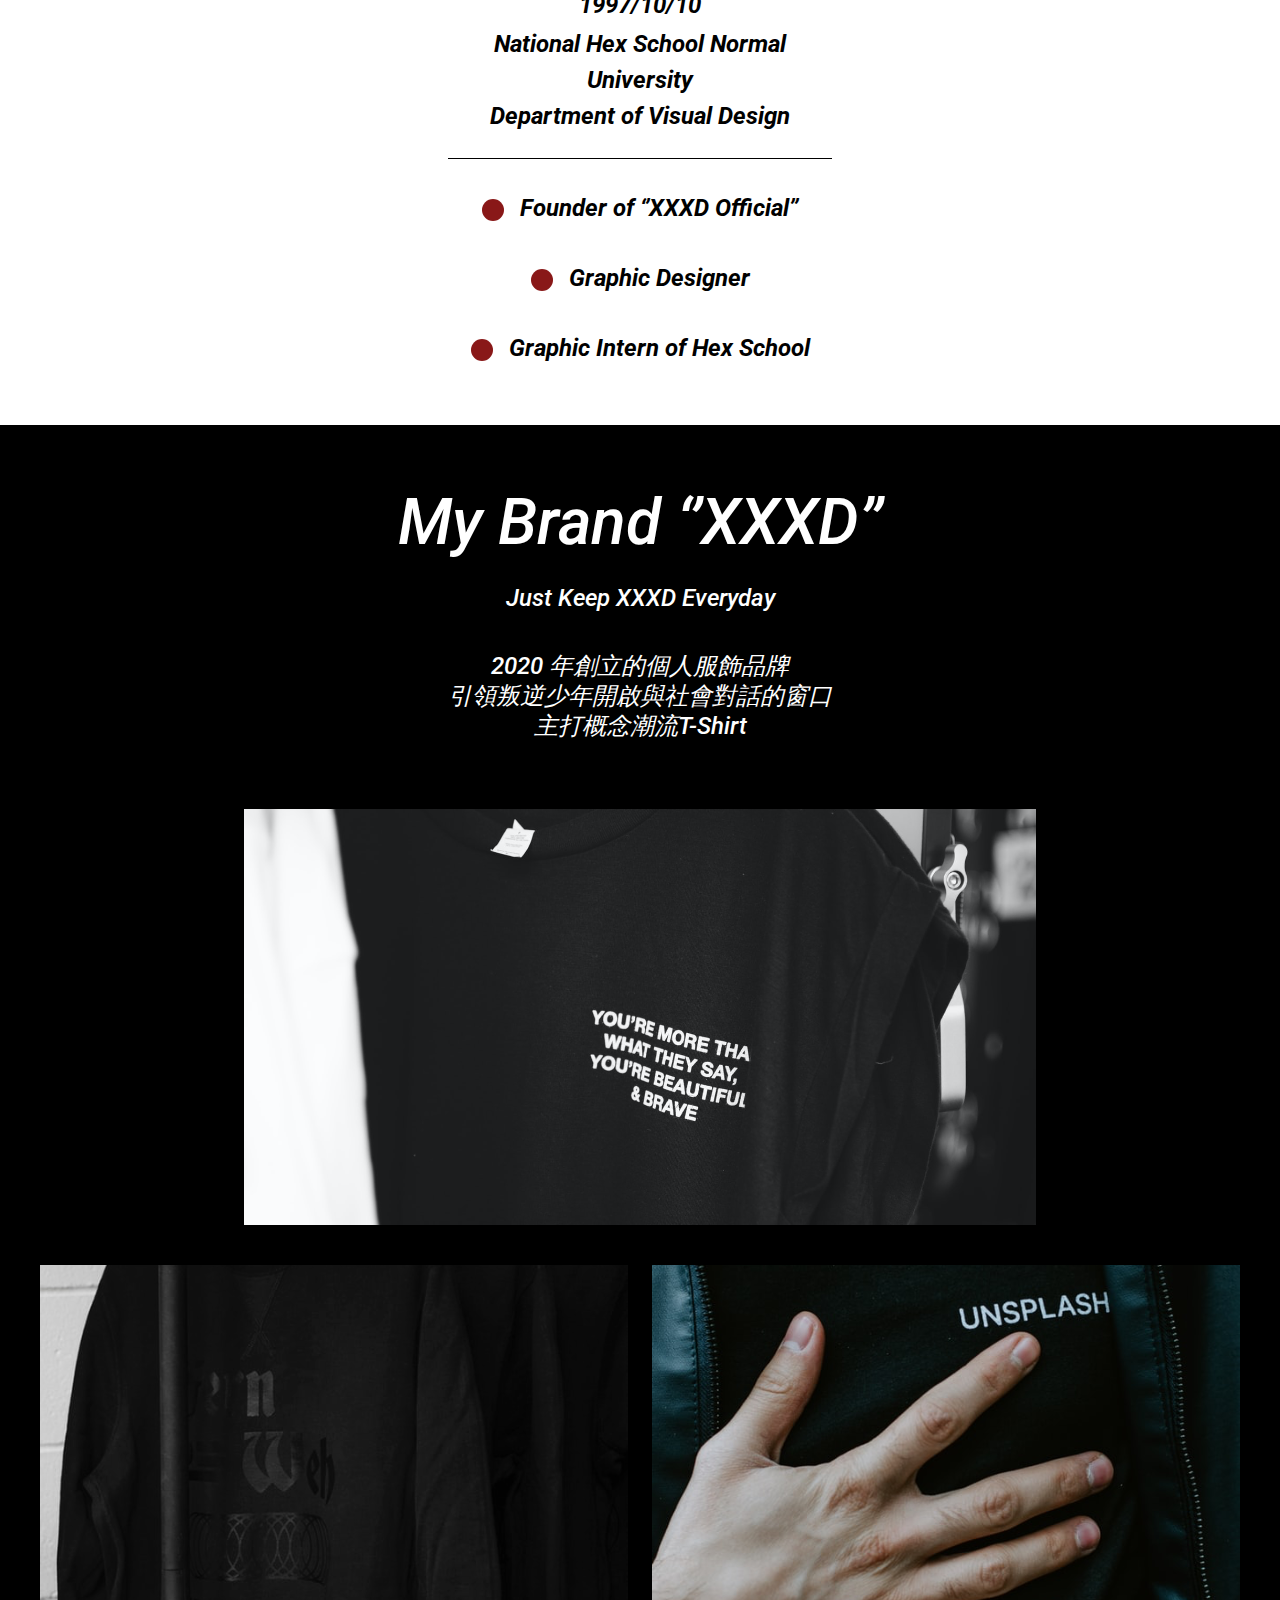
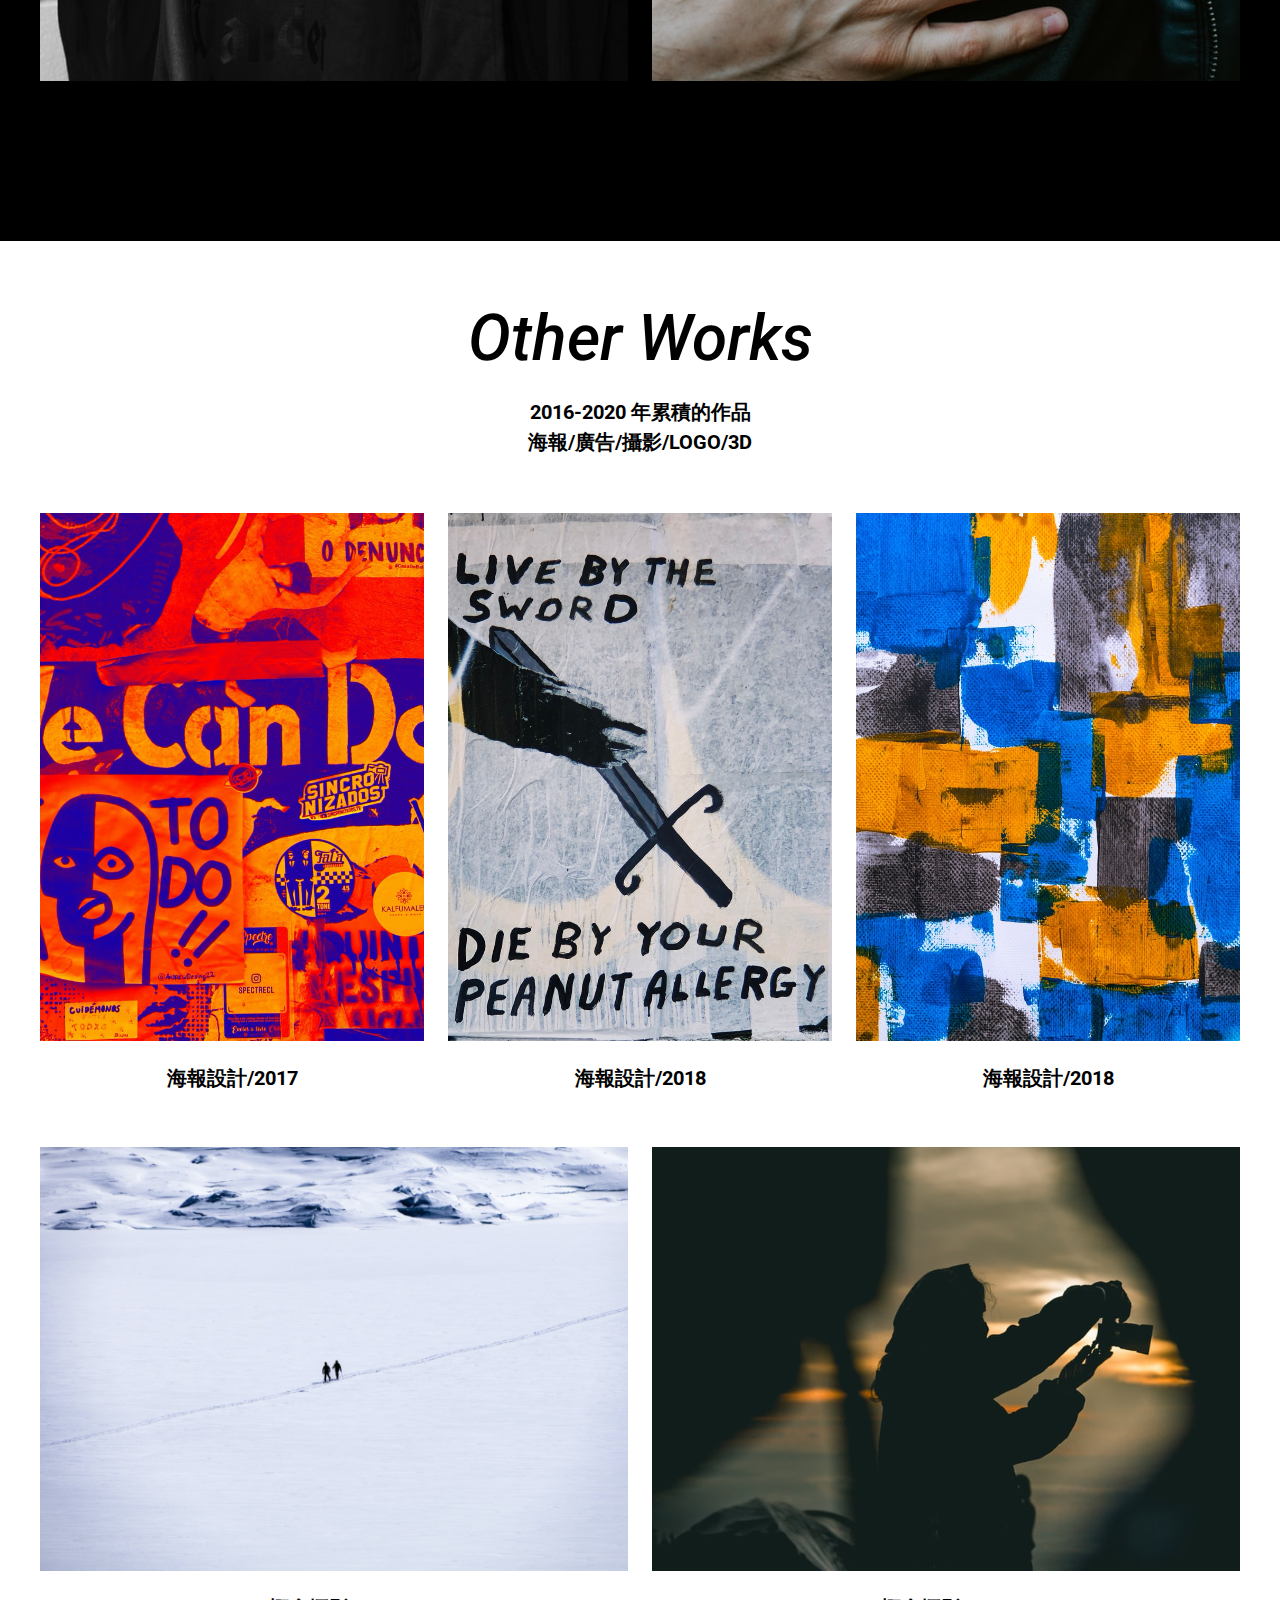
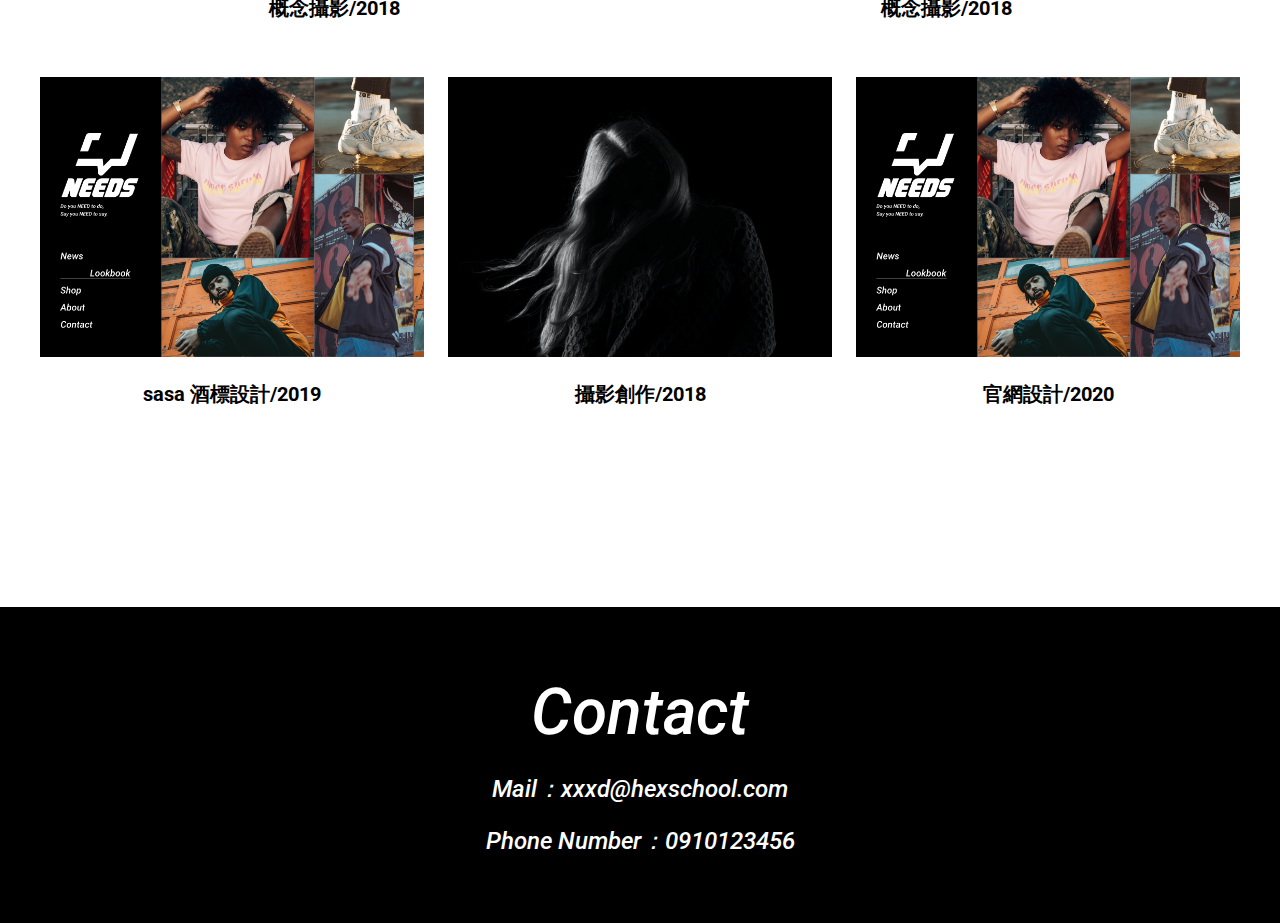
==== commit 6c7e4114: "Update 2022-07-23T19:33:30.182Z" ====
--- a/index.html
+++ b/index.html
@@ -39,7 +39,7 @@
 </header>
 
 <main class="about">
-  <div class="container text-a-c">
+  <div class="text-a-c">
     <h2 class="pb-40">About</h2>
     <img class="pb-20" src="assets/images/photo.png" alt="photo" />
     <ul div class="about-info">
@@ -65,9 +65,9 @@
   <div class="container text-a-c">
     <h2 class="pb-12">My Brand ‘’XXXD’’</h2>
     <h3>Just Keep XXXD Everyday</h3>
-    <h4 class="pb-68">
+    <p class="pb-68">
       2020 年創立的個人服飾品牌<br />引領叛逆少年開啟與社會對話的窗口<br />主打概念潮流T-Shirt
-    </h4>
+    </p>
 
     <ul class="myBrand-imgs d-flex flex-wrap jcc">
       <li class="pb-40">
@@ -93,7 +93,7 @@
       <h4>海報設計/2017</h4>
     </li>
     <li class="pr-24">
-      <img class="pb-16" src="../assets/images/work_img2.png" alt="img2" />
+      <img class="pb-16" src="assets/images/work_img2.png" alt="img2" />
       <h4>海報設計/2018</h4>
     </li>
     <li>
--- a/assets/style/all.css
+++ b/assets/style/all.css
@@ -152,6 +152,12 @@
   font-style: italic; }
 
 .banner {
+  display: -webkit-box;
+  display: -ms-flexbox;
+  display: flex;
+  -webkit-box-align: center;
+      -ms-flex-align: center;
+          align-items: center;
   background-image: url("../images/banner.png");
   height: 958px;
   background-size: cover;
@@ -160,7 +166,6 @@
   background-color: #707070; }
   .banner .container {
     width: 320px;
-    padding-top: 308px;
     color: white; }
     .banner .container h1 {
       font-size: 80px;
@@ -186,6 +191,8 @@
                 transform: scale(1.5); }
 
 .about .about-info {
+  margin: 0 auto;
+  width: 384px;
   border-bottom: 1px solid #000; }
 
 .about .about-work {
@@ -208,7 +215,7 @@
       line-height: 42px;
       font-weight: 500;
       padding-bottom: 32px; }
-    .myBrand .container h4 {
+    .myBrand .container p {
       font-weight: 500;
       line-height: 30px; }
     .myBrand .container .myBrand-imgs {
